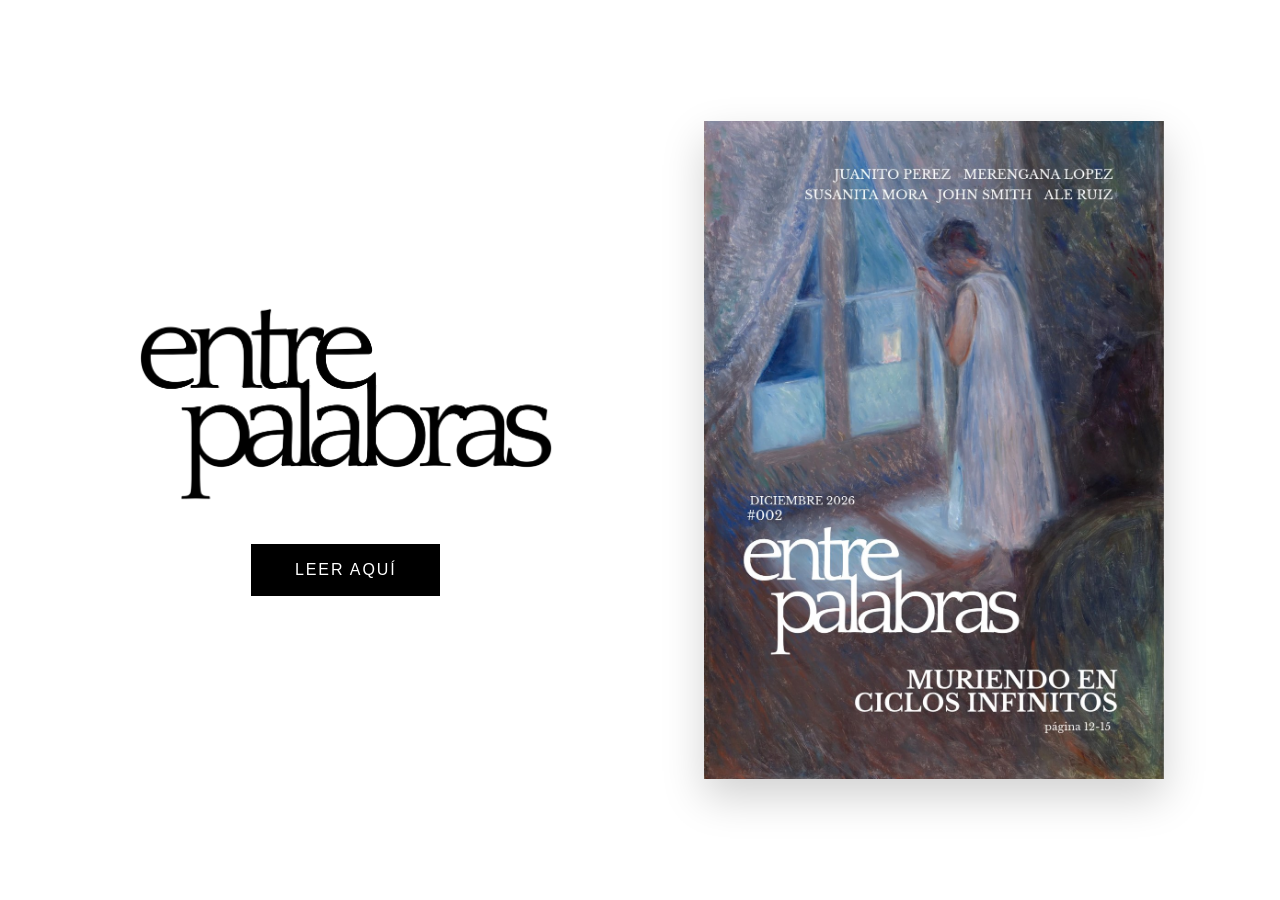
==== index.html @ c32fc510 "Add files via upload" ====
<!DOCTYPE html>
<html lang="es">
<head>
  <meta charset="utf-8">
  <meta name="viewport" content="width=device-width, initial-scale=1">
  <title>entre palabras</title>
  <link rel="stylesheet" href="style.css">
</head>
<body class="landing">
  <main class="landing-grid">
    <div class="landing-text">
      <img class="logo" src="assets/logo.png" alt="entre palabras">
      <a class="btn" href="leer.html">Leer aquí</a>
    </div>
    <img class="cover" src="assets/cover.jpg" alt="Portada de entre palabras, diciembre 2026, #002">
  </main>
</body>
</html>
---- style.css ----
:root {
  --ink: #000;
  --paper: #fff;
}

* { box-sizing: border-box; }

html, body {
  margin: 0;
  min-height: 100%;
  background: var(--paper);
  color: var(--ink);
  font-family: "Helvetica Neue", Helvetica, Arial, sans-serif;
}

/* ---------- Landing ---------- */

.landing {
  min-height: 100vh;
  display: flex;
  align-items: center;
  justify-content: center;
  padding: 2rem;
}

.landing-grid {
  display: grid;
  grid-template-columns: minmax(0, 1fr) minmax(0, 1fr);
  align-items: center;
  gap: clamp(2rem, 6vw, 6rem);
  width: min(1100px, 100%);
}

.landing-text {
  display: flex;
  flex-direction: column;
  align-items: center;
  gap: 2.5rem;
}

.logo {
  width: min(100%, 420px);
  height: auto;
}

.cover {
  width: min(100%, 460px);
  height: auto;
  justify-self: center;
  box-shadow: 0 18px 40px rgba(0, 0, 0, 0.18);
}

.btn {
  display: inline-block;
  padding: 0.95rem 2.6rem;
  background: var(--ink);
  color: var(--paper);
  border: 2px solid var(--ink);
  text-decoration: none;
  font-size: 1rem;
  letter-spacing: 0.12em;
  text-transform: uppercase;
  transition: background 0.2s, color 0.2s;
}

.btn:hover,
.btn:focus-visible {
  background: var(--paper);
  color: var(--ink);
}

@media (max-width: 760px) {
  .landing-grid {
    grid-template-columns: 1fr;
  }
  .landing-text { order: 1; }
  .cover { order: 2; width: min(80%, 360px); }
}

/* ---------- Lector ---------- */

.reader {
  height: 100vh;
  display: flex;
  flex-direction: column;
  background: #f2f2f2;
}

.bar {
  display: flex;
  align-items: center;
  justify-content: space-between;
  gap: 1rem;
  padding: 0.7rem 1.2rem;
  background: var(--paper);
  border-bottom: 1px solid #ddd;
}

.bar a, .bar button {
  font: inherit;
  font-size: 0.85rem;
  letter-spacing: 0.08em;
  text-transform: uppercase;
  color: var(--ink);
  background: none;
  border: 0;
  cursor: pointer;
  text-decoration: none;
  padding: 0.4rem 0.2rem;
}

.bar a:hover, .bar button:hover { text-decoration: underline; }

.bar .counter {
  font-size: 0.85rem;
  min-width: 6rem;
  text-align: center;
}

.stage {
  position: relative;
  flex: 1;
  display: flex;
  align-items: center;
  justify-content: center;
  overflow: hidden;
  padding: 1rem;
}

#book { margin: 0 auto; }

.page img {
  width: 100%;
  height: 100%;
  display: block;
  object-fit: fill;
  user-select: none;
  -webkit-user-drag: none;
}

.nav {
  position: absolute;
  top: 50%;
  transform: translateY(-50%);
  width: 3rem;
  height: 3rem;
  border-radius: 50%;
  border: 0;
  background: rgba(0, 0, 0, 0.75);
  color: #fff;
  font-size: 1.4rem;
  cursor: pointer;
  z-index: 5;
}

.nav:hover { background: #000; }
.nav.prev { left: 1rem; }
.nav.next { right: 1rem; }

.loading {
  position: absolute;
  inset: 0;
  display: flex;
  flex-direction: column;
  align-items: center;
  justify-content: center;
  gap: 1rem;
  background: #f2f2f2;
  z-index: 10;
  font-size: 0.9rem;
  letter-spacing: 0.08em;
  text-transform: uppercase;
}

.loading .track {
  width: min(260px, 60vw);
  height: 3px;
  background: #ddd;
}

.loading .fill {
  height: 100%;
  width: 0;
  background: var(--ink);
  transition: width 0.15s;
}

.error { padding: 2rem; text-align: center; }

@media (max-width: 760px) {
  .nav { display: none; }
}

.bar a, .bar button { white-space: nowrap; }
@media (max-width: 520px) {
  .bar a, .bar button, .bar .counter { font-size: 0.75rem; letter-spacing: 0.04em; }
}

/* Portada / contraportada centradas */
#book { transition: transform 0.5s ease, clip-path 0.5s ease; }
#book[data-pos="first"] { transform: translateX(-25%); clip-path: inset(0 0 0 50%); }
#book[data-pos="last"]  { transform: translateX(25%);  clip-path: inset(0 50% 0 0); }
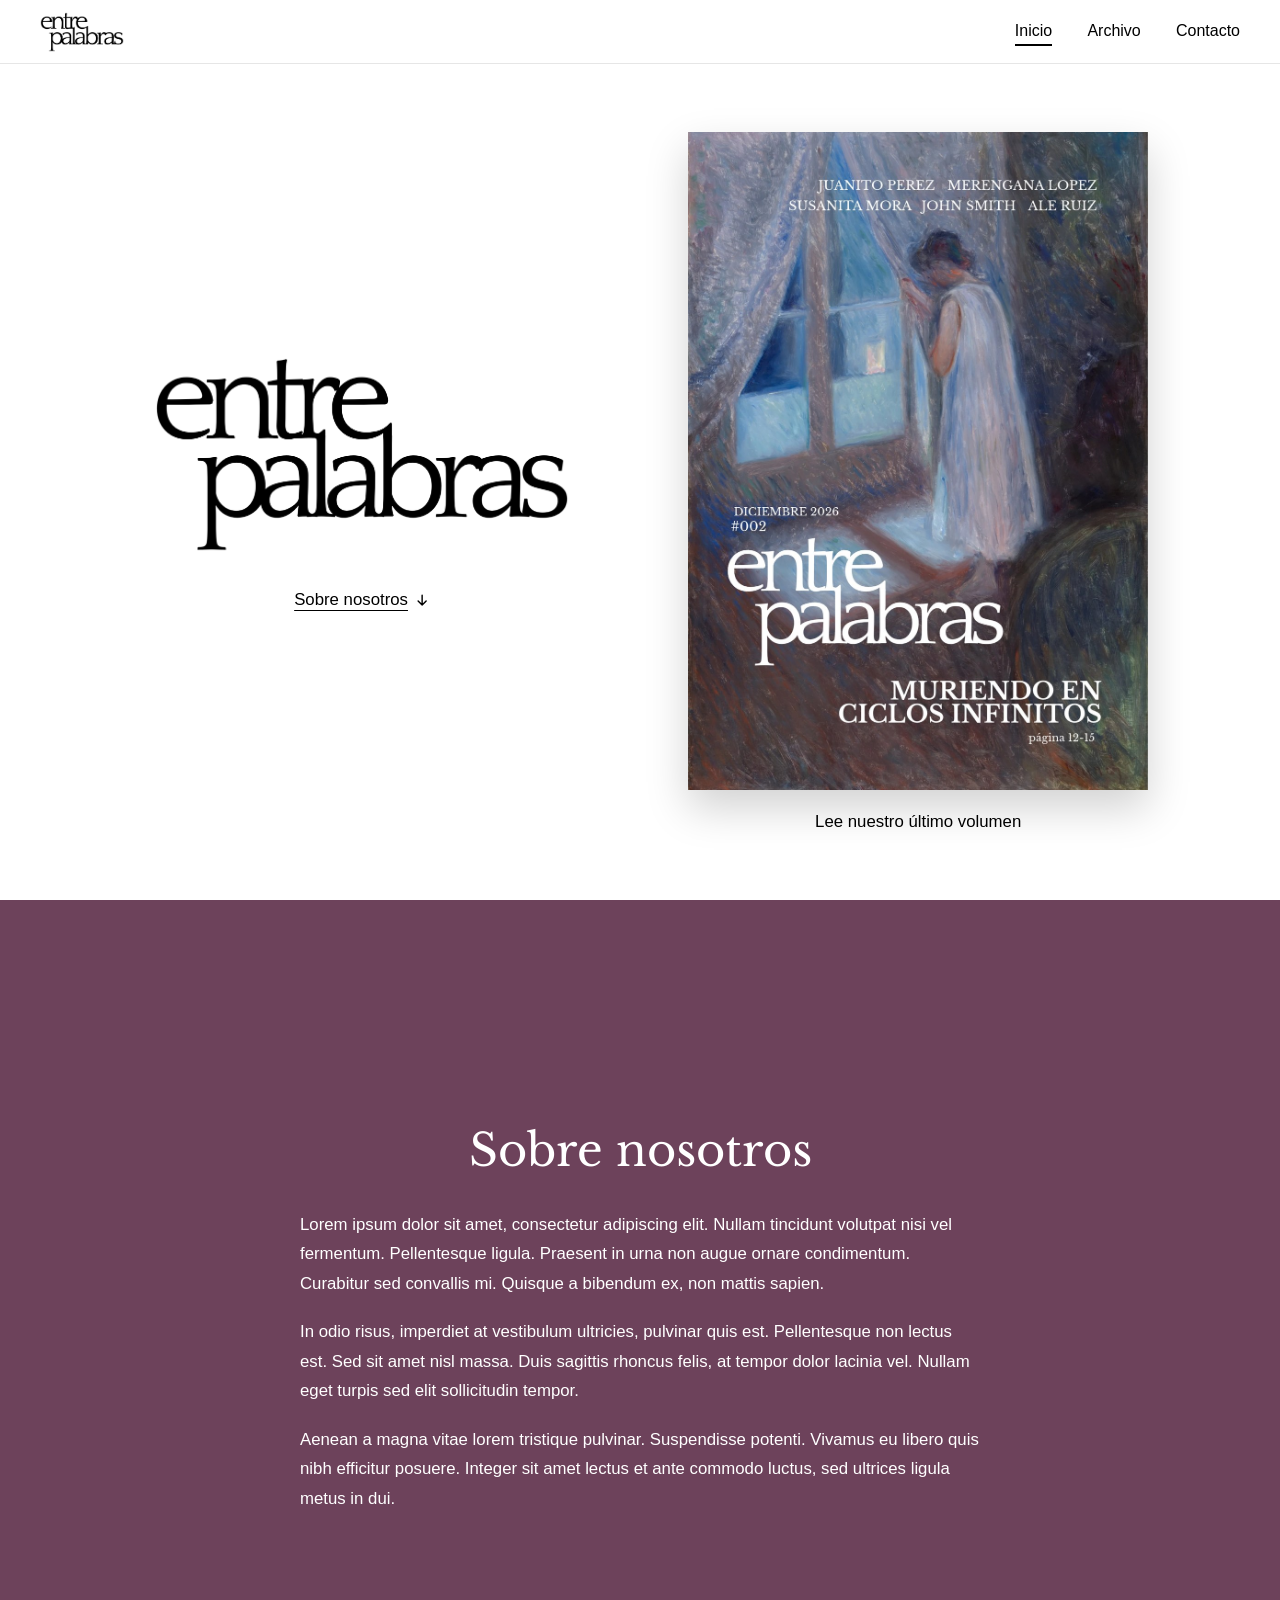
==== commit 07edeeb5: "Add files via upload" ====
--- a/index.html
+++ b/index.html
@@ -6,13 +6,46 @@
   <title>entre palabras</title>
   <link rel="stylesheet" href="style.css">
 </head>
-<body class="landing">
-  <main class="landing-grid">
-    <div class="landing-text">
-      <img class="logo" src="assets/logo.png" alt="entre palabras">
-      <a class="btn" href="leer.html">Leer aquí</a>
-    </div>
-    <img class="cover" src="assets/cover.jpg" alt="Portada de entre palabras, diciembre 2026, #002">
+<body>
+  <header class="site-header">
+    <a class="brand" href="index.html" aria-label="entre palabras, inicio">
+      <img src="assets/logo.png" alt="entre palabras">
+    </a>
+    <nav aria-label="Principal">
+      <a href="index.html" aria-current="page">Inicio</a>
+      <a href="archivo.html">Archivo</a>
+      <a href="contacto.html">Contacto</a>
+    </nav>
+  </header>
+
+  <main>
+    <section class="hero" id="inicio">
+      <div class="hero-text">
+        <img class="logo" src="assets/logo.png" alt="entre palabras">
+        <a class="about-link" href="#sobre-nosotros">
+          Sobre nosotros
+          <svg viewBox="0 0 16 16" aria-hidden="true" fill="none" stroke="currentColor" stroke-width="1.6" stroke-linecap="round" stroke-linejoin="round">
+            <path d="M8 2.5v11M3.5 9l4.5 4.5L12.5 9"/>
+          </svg>
+        </a>
+      </div>
+
+      <figure class="hero-cover">
+        <a class="cover-link" href="leer.html" aria-label="Leer el último volumen">
+          <img class="cover" src="assets/cover.jpg" alt="Portada de entre palabras, diciembre 2026, número 002">
+        </a>
+        <figcaption>Lee nuestro último volumen</figcaption>
+      </figure>
+    </section>
+
+    <section class="about" id="sobre-nosotros">
+      <h2>Sobre nosotros</h2>
+      <div class="about-body">
+        <p>Lorem ipsum dolor sit amet, consectetur adipiscing elit. Nullam tincidunt volutpat nisi vel fermentum. Pellentesque ligula. Praesent in urna non augue ornare condimentum. Curabitur sed convallis mi. Quisque a bibendum ex, non mattis sapien.</p>
+        <p>In odio risus, imperdiet at vestibulum ultricies, pulvinar quis est. Pellentesque non lectus est. Sed sit amet nisl massa. Duis sagittis rhoncus felis, at tempor dolor lacinia vel. Nullam eget turpis sed elit sollicitudin tempor.</p>
+        <p>Aenean a magna vitae lorem tristique pulvinar. Suspendisse potenti. Vivamus eu libero quis nibh efficitur posuere. Integer sit amet lectus et ante commodo luctus, sed ultrices ligula metus in dui.</p>
+      </div>
+    </section>
   </main>
 </body>
 </html>
--- a/style.css
+++ b/style.css
@@ -1,41 +1,102 @@
+@font-face {
+  font-family: "Libre Baskerville";
+  src: url("vendor/fonts/libre-baskerville-latin-400-normal.woff2") format("woff2");
+  font-weight: 400;
+  font-style: normal;
+  font-display: swap;
+}
+
 :root {
   --ink: #000;
   --paper: #fff;
+  --plum: #6d425b;
+  --header-h: 64px;
+  --sans: "Helvetica Neue", Helvetica, Arial, sans-serif;
+  --serif: "Libre Baskerville", Georgia, "Times New Roman", serif;
 }
 
 * { box-sizing: border-box; }
+
+html {
+  scroll-behavior: smooth;
+}
 
 html, body {
   margin: 0;
   min-height: 100%;
   background: var(--paper);
   color: var(--ink);
-  font-family: "Helvetica Neue", Helvetica, Arial, sans-serif;
-}
-
-/* ---------- Landing ---------- */
-
-.landing {
-  min-height: 100vh;
-  display: flex;
-  align-items: center;
-  justify-content: center;
-  padding: 2rem;
-}
-
-.landing-grid {
+  font-family: var(--sans);
+}
+
+[hidden] { display: none !important; }
+
+@media (prefers-reduced-motion: reduce) {
+  html { scroll-behavior: auto; }
+}
+
+/* ---------- Barra superior ---------- */
+
+.site-header {
+  position: sticky;
+  top: 0;
+  z-index: 50;
+  height: var(--header-h);
+  display: flex;
+  align-items: center;
+  justify-content: space-between;
+  padding: 0 clamp(1rem, 4vw, 2.5rem);
+  background: var(--paper);
+  border-bottom: 1px solid #e6e6e6;
+}
+
+.brand { display: block; line-height: 0; }
+
+.brand img {
+  height: 40px;
+  width: auto;
+  display: block;
+}
+
+.site-header nav {
+  display: flex;
+  gap: clamp(1rem, 3vw, 2.2rem);
+}
+
+.site-header nav a {
+  color: var(--ink);
+  text-decoration: none;
+  font-size: 1rem;
+  padding: 0.3rem 0;
+  border-bottom: 2px solid transparent;
+  transition: border-color 0.2s;
+}
+
+.site-header nav a:hover,
+.site-header nav a:focus-visible,
+.site-header nav a[aria-current="page"] {
+  border-bottom-color: var(--ink);
+}
+
+/* ---------- Portada (inicio) ---------- */
+
+.hero {
+  min-height: calc(100vh - var(--header-h));
+  min-height: calc(100svh - var(--header-h));
   display: grid;
   grid-template-columns: minmax(0, 1fr) minmax(0, 1fr);
   align-items: center;
   gap: clamp(2rem, 6vw, 6rem);
   width: min(1100px, 100%);
-}
-
-.landing-text {
-  display: flex;
-  flex-direction: column;
-  align-items: center;
-  gap: 2.5rem;
+  margin: 0 auto;
+  padding: 2.5rem 2rem;
+}
+
+.hero-text {
+  display: flex;
+  flex-direction: column;
+  align-items: center;
+  gap: 2.2rem;
 }
 
 .logo {
@@ -43,39 +104,172 @@
   height: auto;
 }
 
+.about-link {
+  display: inline-flex;
+  align-items: center;
+  gap: 0.45rem;
+  color: var(--ink);
+  font-size: 1.05rem;
+  text-decoration: underline;
+  text-underline-offset: 5px;
+  text-decoration-thickness: 1px;
+}
+
+.about-link svg {
+  width: 0.85em;
+  height: 0.85em;
+  transition: transform 0.2s;
+}
+
+.about-link:hover svg,
+.about-link:focus-visible svg {
+  transform: translateY(3px);
+}
+
+.hero-cover {
+  margin: 0;
+  display: flex;
+  flex-direction: column;
+  align-items: center;
+  gap: 1.4rem;
+}
+
+.cover-link {
+  display: block;
+  width: fit-content;
+  max-width: min(100%, 460px);
+  line-height: 0;
+  box-shadow: 0 18px 40px rgba(0, 0, 0, 0.18);
+  transition: transform 0.25s ease, box-shadow 0.25s ease;
+}
+
+.cover-link:hover,
+.cover-link:focus-visible {
+  transform: translateY(-6px) scale(1.04);
+  box-shadow: 0 28px 56px rgba(0, 0, 0, 0.32);
+}
+
+.cover-link:focus-visible {
+  outline: 3px solid var(--plum);
+  outline-offset: 6px;
+}
+
 .cover {
-  width: min(100%, 460px);
+  width: auto;
+  max-width: 100%;
   height: auto;
-  justify-self: center;
-  box-shadow: 0 18px 40px rgba(0, 0, 0, 0.18);
-}
-
-.btn {
-  display: inline-block;
-  padding: 0.95rem 2.6rem;
-  background: var(--ink);
-  color: var(--paper);
-  border: 2px solid var(--ink);
-  text-decoration: none;
-  font-size: 1rem;
-  letter-spacing: 0.12em;
-  text-transform: uppercase;
-  transition: background 0.2s, color 0.2s;
-}
-
-.btn:hover,
-.btn:focus-visible {
-  background: var(--paper);
-  color: var(--ink);
+  max-height: calc(100vh - var(--header-h) - 10rem);
+  max-height: calc(100svh - var(--header-h) - 10rem);
+  display: block;
+}
+
+.hero-cover figcaption {
+  font-size: 1.05rem;
+  text-align: center;
+}
+
+@media (prefers-reduced-motion: reduce) {
+  .cover-link,
+  .about-link svg { transition: none; }
+  .cover-link:hover,
+  .cover-link:focus-visible { transform: none; }
 }
 
 @media (max-width: 760px) {
-  .landing-grid {
+  :root { --header-h: 58px; }
+  .brand img { height: 34px; }
+  .hero {
     grid-template-columns: 1fr;
+    gap: 2.2rem;
+    padding: 2rem 1.25rem 3rem;
   }
-  .landing-text { order: 1; }
-  .cover { order: 2; width: min(80%, 360px); }
-}
+  .logo { width: min(80%, 320px); }
+  .cover-link { width: min(80%, 360px); max-width: none; }
+  .cover { width: 100%; max-height: none; }
+}
+
+/* ---------- Sobre nosotros ---------- */
+
+.about {
+  background: var(--plum);
+  color: #fff;
+  min-height: calc(100vh - var(--header-h));
+  min-height: calc(100svh - var(--header-h));
+  scroll-margin-top: var(--header-h);
+  display: flex;
+  flex-direction: column;
+  justify-content: center;
+  padding: 4rem clamp(1.25rem, 5vw, 3rem);
+}
+
+.about h2 {
+  margin: 0 0 2rem;
+  text-align: center;
+  font-family: var(--serif);
+  font-weight: 400;
+  font-size: clamp(1.9rem, 4vw, 2.8rem);
+}
+
+.about-body {
+  width: min(680px, 100%);
+  margin: 0 auto;
+  font-family: var(--sans);
+  font-size: 1.05rem;
+  line-height: 1.75;
+}
+
+.about-body p { margin: 0 0 1.2rem; }
+.about-body p:last-child { margin-bottom: 0; }
+
+/* ---------- Páginas internas (archivo, contacto) ---------- */
+
+.page-simple {
+  width: min(1000px, 100%);
+  margin: 0 auto;
+  padding: 3.5rem 2rem 5rem;
+  min-height: calc(100vh - var(--header-h));
+}
+
+.page-simple h1 {
+  margin: 0 0 2.2rem;
+  text-align: center;
+  font-family: var(--serif);
+  font-weight: 400;
+  font-size: clamp(1.9rem, 4vw, 2.8rem);
+}
+
+.page-simple p { text-align: center; line-height: 1.7; }
+
+.issues {
+  display: flex;
+  flex-wrap: wrap;
+  justify-content: center;
+  gap: 2.5rem;
+}
+
+.issue {
+  margin: 0;
+  width: min(100%, 240px);
+  display: flex;
+  flex-direction: column;
+  align-items: center;
+  gap: 0.9rem;
+}
+
+.issue a {
+  display: block;
+  line-height: 0;
+  box-shadow: 0 12px 28px rgba(0, 0, 0, 0.16);
+  transition: transform 0.25s ease, box-shadow 0.25s ease;
+}
+
+.issue a:hover,
+.issue a:focus-visible {
+  transform: translateY(-4px) scale(1.04);
+  box-shadow: 0 20px 40px rgba(0, 0, 0, 0.28);
+}
+
+.issue img { width: 100%; height: auto; display: block; }
 
 /* ---------- Lector ---------- */
 
@@ -91,43 +285,87 @@
   align-items: center;
   justify-content: space-between;
   gap: 1rem;
-  padding: 0.7rem 1.2rem;
+  padding: 0.6rem 1.2rem;
   background: var(--paper);
   border-bottom: 1px solid #ddd;
 }
 
 .bar a, .bar button {
   font: inherit;
-  font-size: 0.85rem;
-  letter-spacing: 0.08em;
-  text-transform: uppercase;
+  font-size: 0.95rem;
   color: var(--ink);
   background: none;
   border: 0;
   cursor: pointer;
   text-decoration: none;
   padding: 0.4rem 0.2rem;
+  white-space: nowrap;
 }
 
 .bar a:hover, .bar button:hover { text-decoration: underline; }
 
 .bar .counter {
-  font-size: 0.85rem;
+  font-size: 0.95rem;
   min-width: 6rem;
   text-align: center;
+}
+
+.tools {
+  display: flex;
+  align-items: center;
+  gap: 0.6rem;
+}
+
+.tools .zoom {
+  display: flex;
+  align-items: center;
+  gap: 0.2rem;
+}
+
+.tools .zoom button {
+  width: 2rem;
+  height: 2rem;
+  padding: 0;
+  font-size: 1.2rem;
+  line-height: 1;
+  border: 1px solid #bbb;
+  border-radius: 50%;
+  text-decoration: none;
+}
+
+.tools .zoom button:hover:not(:disabled) { background: #000; color: #fff; border-color: #000; }
+.tools .zoom button:disabled { opacity: 0.35; cursor: default; }
+
+.tools .zoom-label {
+  min-width: 3.2rem;
+  text-align: center;
+  font-size: 0.9rem;
 }
 
 .stage {
   position: relative;
   flex: 1;
-  display: flex;
-  align-items: center;
-  justify-content: center;
   overflow: hidden;
-  padding: 1rem;
-}
-
-#book { margin: 0 auto; }
+}
+
+.scroller {
+  position: absolute;
+  inset: 0;
+  display: flex;
+  overflow: auto;
+  padding: 16px;
+}
+
+#book {
+  margin: auto;
+  flex: none;
+  transition: transform 0.5s ease;
+}
+
+#book[data-pos="first"] { transform: translateX(-25%); }
+#book[data-pos="last"]  { transform: translateX(25%); }
+
+.page { background: #fff; }
 
 .page img {
   width: 100%;
@@ -136,6 +374,36 @@
   object-fit: fill;
   user-select: none;
   -webkit-user-drag: none;
+}
+
+/* Sombra del lomo: cada página se oscurece un poco junto al pliegue central. */
+.page::after {
+  content: "";
+  display: none;
+  position: absolute;
+  top: 0;
+  bottom: 0;
+  width: 5%;
+  pointer-events: none;
+}
+
+#book[data-orient="landscape"] .page::after { display: block; }
+
+.page-right::after {
+  left: 0;
+  background: linear-gradient(to right,
+    rgba(0, 0, 0, 0.5) 0%,
+    rgba(0, 0, 0, 0.4) 2%,
+    rgba(0, 0, 0, 0) 100%);
+}
+
+.page-left::after {
+  right: 0;
+  background: linear-gradient(to right,
+    rgba(0, 0, 0, 0) 0%,
+    rgba(0, 0, 0, 0.2) 80%,
+    rgba(0, 0, 0, 0.1) 98%,
+    rgba(0, 0, 0, 0.5) 100%);
 }
 
 .nav {
@@ -167,9 +435,7 @@
   gap: 1rem;
   background: #f2f2f2;
   z-index: 10;
-  font-size: 0.9rem;
-  letter-spacing: 0.08em;
-  text-transform: uppercase;
+  font-size: 0.95rem;
 }
 
 .loading .track {
@@ -189,14 +455,8 @@
 
 @media (max-width: 760px) {
   .nav { display: none; }
-}
-
-.bar a, .bar button { white-space: nowrap; }
-@media (max-width: 520px) {
-  .bar a, .bar button, .bar .counter { font-size: 0.75rem; letter-spacing: 0.04em; }
-}
-
-/* Portada / contraportada centradas */
-#book { transition: transform 0.5s ease, clip-path 0.5s ease; }
-#book[data-pos="first"] { transform: translateX(-25%); clip-path: inset(0 0 0 50%); }
-#book[data-pos="last"]  { transform: translateX(25%);  clip-path: inset(0 50% 0 0); }
+  .bar { padding: 0.5rem 0.8rem; gap: 0.5rem; }
+  .bar a, .bar button, .bar .counter { font-size: 0.85rem; }
+  .tools { gap: 0.3rem; }
+  .tools .zoom-label { display: none; }
+}
